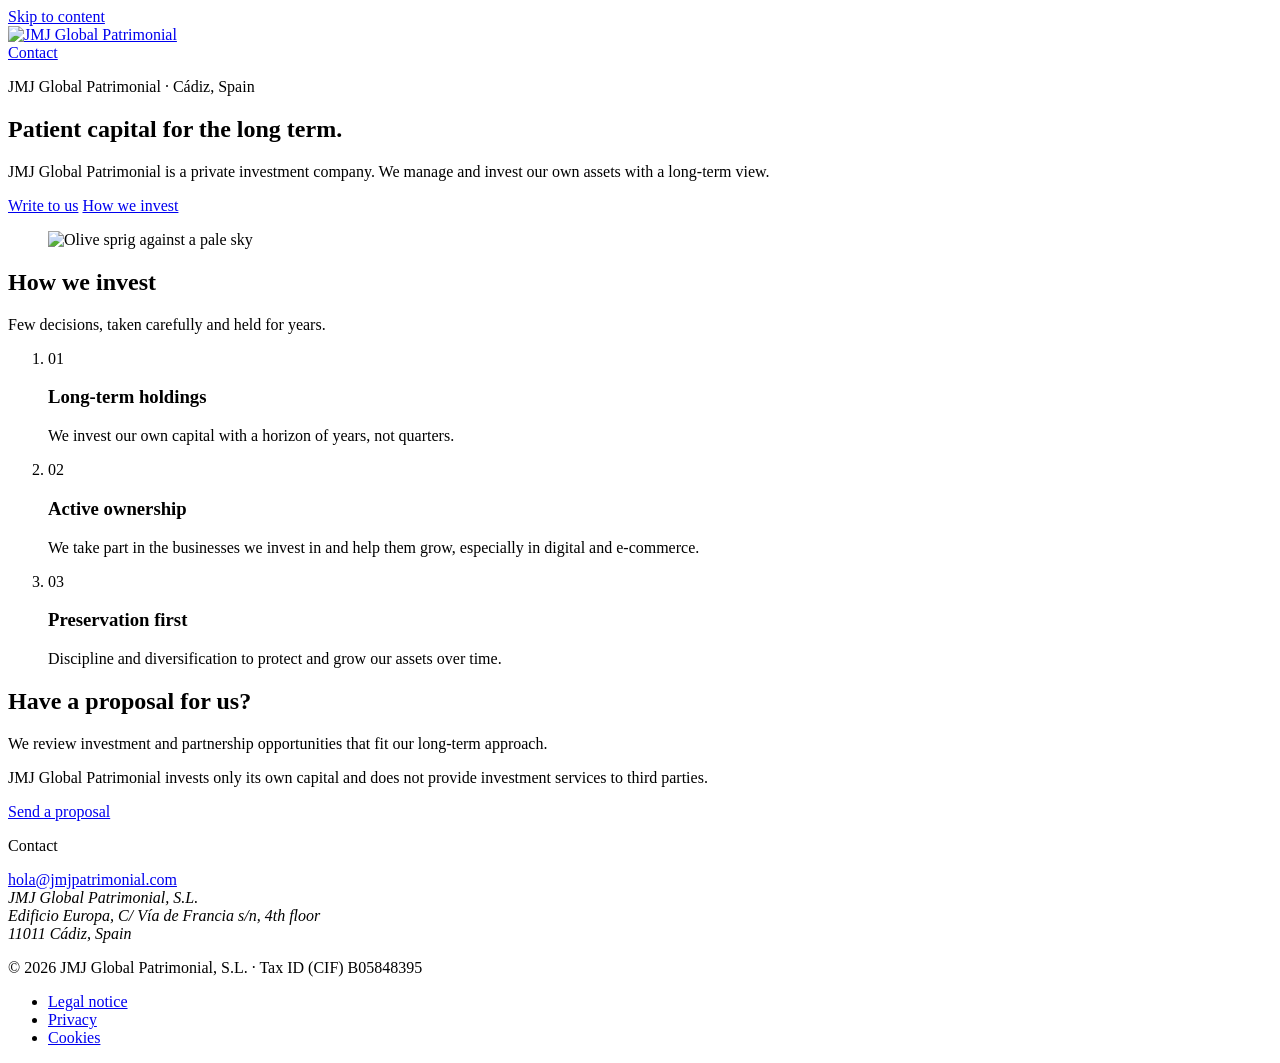
==== index.html @ b81c59eb "Add files via upload" ====
<!doctype html>
<html lang="en-GB">
<head>
<meta charset="utf-8">
<meta name="viewport" content="width=device-width, initial-scale=1">
<title>JMJ Global Patrimonial · Patient capital for the long term</title>
<meta name="description" content="JMJ Global Patrimonial is a private investment company that manages and invests its own assets with a long-term view.">
<meta property="og:title" content="JMJ Global Patrimonial">
<meta property="og:description" content="Patient capital for the long term.">
<meta property="og:type" content="website">
<meta property="og:url" content="https://jmjpatrimonial.com/">
<meta property="og:image" content="https://jmjpatrimonial.com/assets/img/hero-patrimonial-1400.webp">
<meta name="theme-color" content="#F6F3EE">
<link rel="canonical" href="https://jmjpatrimonial.com/">
<link rel="icon" href="assets/img/favicon.svg" type="image/svg+xml">
<link rel="preload" href="assets/fonts/newsreader-400.woff2" as="font" type="font/woff2" crossorigin>
<link rel="stylesheet" href="assets/site.css">
</head>
<body>
<a class="skip" href="#main">Skip to content</a>

<header class="site-header">
  <div class="wrap">
    <a class="brand" href="./" aria-label="JMJ Global Patrimonial, S.L., home"><img src="assets/img/logo.svg" alt="JMJ Global Patrimonial" width="1017" height="275"></a>
    <nav class="nav" aria-label="Main"><a href="#contact">Contact</a></nav>
  </div>
</header>

<main id="main">
  <section class="hero">
    <div class="wrap">
      <div>
        <p class="eyebrow">JMJ Global Patrimonial · Cádiz, Spain</p>
        <h1>Patient capital for the long term.</h1>
        <p class="lead">JMJ Global Patrimonial is a private investment company. We manage and invest our own assets with a long-term view.</p>
        <div class="actions">
          <a class="btn" href="mailto:hola@jmjpatrimonial.com">Write to us</a>
          <a class="link-quiet" href="#what">How we invest</a>
        </div>
      </div>
      <figure>
        <img src="assets/img/hero-patrimonial-1400.webp" srcset="assets/img/hero-patrimonial-800.webp 800w, assets/img/hero-patrimonial-1400.webp 1400w" sizes="(min-width:56rem) 45vw, 100vw" width="1400" height="1120" alt="Olive sprig against a pale sky" fetchpriority="high">
      </figure>
    </div>
  </section>

  <section class="section" id="what" aria-labelledby="h-what">
    <div class="wrap split">
      <header>
        <h2 id="h-what">How we invest</h2>
        <p>Few decisions, taken carefully and held for years.</p>
      </header>
      <ol class="services">
        <li><span class="num" aria-hidden="true">01</span><h3>Long-term holdings</h3><p>We invest our own capital with a horizon of years, not quarters.</p></li>
        <li><span class="num" aria-hidden="true">02</span><h3>Active ownership</h3><p>We take part in the businesses we invest in and help them grow, especially in digital and e-commerce.</p></li>
        <li><span class="num" aria-hidden="true">03</span><h3>Preservation first</h3><p>Discipline and diversification to protect and grow our assets over time.</p></li>
      </ol>
    </div>
  </section>

  <section class="section statement" aria-labelledby="h-st">
    <div class="wrap">
      <div>
        <h2 id="h-st">Have a proposal for us?</h2>
        <p>We review investment and partnership opportunities that fit our long-term approach.</p>
        <p class="note">JMJ Global Patrimonial invests only its own capital and does not provide investment services to third parties.</p>
      </div>
      <div><a class="btn" href="mailto:hola@jmjpatrimonial.com?subject=Proposal">Send a proposal</a></div>
    </div>
  </section>
</main>

<footer class="site-footer" id="contact">
  <div class="wrap">
    <div class="top">
      <div>
        <p class="eyebrow">Contact</p>
        <a class="mail" href="mailto:hola@jmjpatrimonial.com">hola@jmjpatrimonial.com</a>
      </div>
      <address class="address">JMJ Global Patrimonial, S.L.<br>Edificio Europa, C/ Vía de Francia s/n, 4th floor<br>11011 Cádiz, Spain</address>
    </div>
    <div class="legal">
      <p>© 2026 JMJ Global Patrimonial, S.L. · Tax ID (CIF) B05848395</p>
      <ul>
        <li><a href="legal-notice.html">Legal notice</a></li>
        <li><a href="privacy.html">Privacy</a></li>
        <li><a href="cookies.html">Cookies</a></li>
      </ul>
    </div>
  </div>
</footer>
</body>
</html>
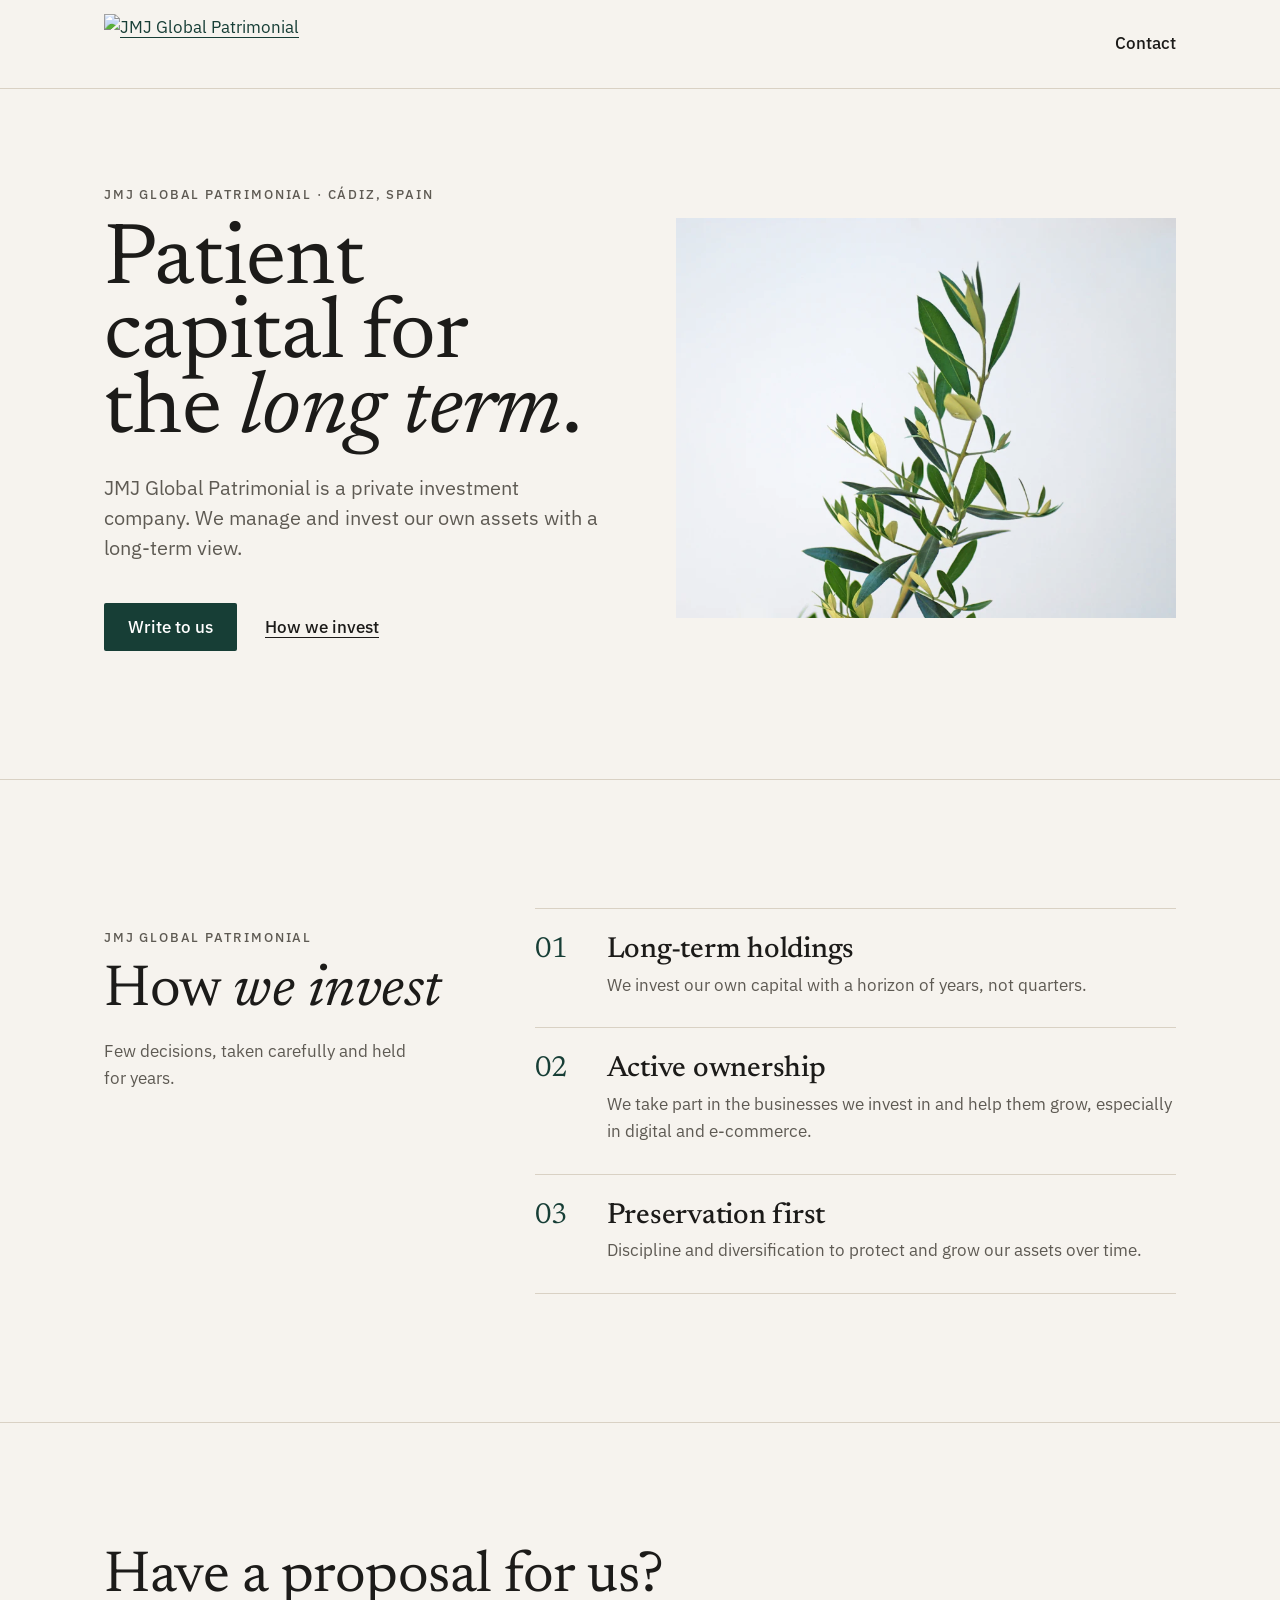
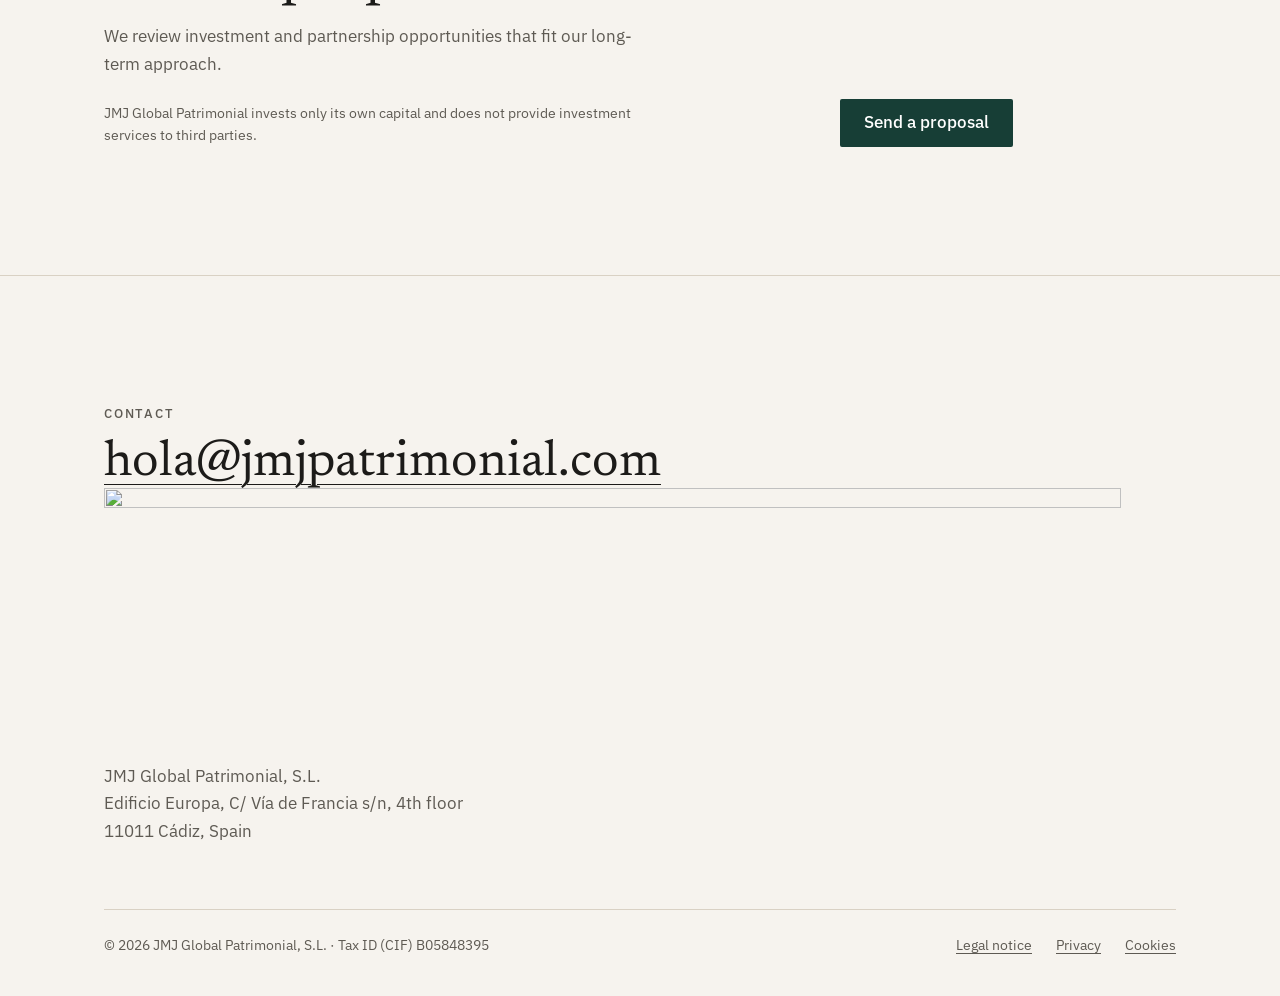
==== commit e4b44156: "Add files via upload" ====
--- a/index.html
+++ b/index.html
@@ -6,11 +6,11 @@
 <title>JMJ Global Patrimonial · Patient capital for the long term</title>
 <meta name="description" content="JMJ Global Patrimonial is a private investment company that manages and invests its own assets with a long-term view.">
 <meta property="og:title" content="JMJ Global Patrimonial">
-<meta property="og:description" content="Patient capital for the long term.">
+<meta property="og:description" content="JMJ Global Patrimonial is a private investment company that manages and invests its own assets with a long-term view.">
 <meta property="og:type" content="website">
 <meta property="og:url" content="https://jmjpatrimonial.com/">
 <meta property="og:image" content="https://jmjpatrimonial.com/assets/img/hero-patrimonial-1400.webp">
-<meta name="theme-color" content="#F6F3EE">
+<meta name="theme-color" content="#173E36">
 <link rel="canonical" href="https://jmjpatrimonial.com/">
 <link rel="icon" href="assets/img/favicon.svg" type="image/svg+xml">
 <link rel="preload" href="assets/fonts/newsreader-400.woff2" as="font" type="font/woff2" crossorigin>
@@ -18,36 +18,37 @@
 </head>
 <body>
 <a class="skip" href="#main">Skip to content</a>
-
-<header class="site-header">
+<header class="site-header top">
   <div class="wrap">
-    <a class="brand" href="./" aria-label="JMJ Global Patrimonial, S.L., home"><img src="assets/img/logo.svg" alt="JMJ Global Patrimonial" width="1017" height="275"></a>
+    <a class="brand" href="./" aria-label="JMJ Global Patrimonial, S.L., home"><img src="assets/img/logo-light.svg" alt="JMJ Global Patrimonial" width="1017" height="275"></a>
     <nav class="nav" aria-label="Main"><a href="#contact">Contact</a></nav>
   </div>
 </header>
 
 <main id="main">
-  <section class="hero">
+  <section class="hero top" aria-labelledby="h-hero">
     <div class="wrap">
-      <div>
+      <div class="copy">
         <p class="eyebrow">JMJ Global Patrimonial · Cádiz, Spain</p>
-        <h1>Patient capital for the long term.</h1>
+        <h1 id="h-hero">Patient capital for the <em>long term</em>.</h1>
         <p class="lead">JMJ Global Patrimonial is a private investment company. We manage and invest our own assets with a long-term view.</p>
         <div class="actions">
-          <a class="btn" href="mailto:hola@jmjpatrimonial.com">Write to us</a>
+          <a class="btn btn-second" href="mailto:hola@jmjpatrimonial.com">Write to us</a>
           <a class="link-quiet" href="#what">How we invest</a>
         </div>
       </div>
-      <figure>
-        <img src="assets/img/hero-patrimonial-1400.webp" srcset="assets/img/hero-patrimonial-800.webp 800w, assets/img/hero-patrimonial-1400.webp 1400w" sizes="(min-width:56rem) 45vw, 100vw" width="1400" height="1120" alt="Olive sprig against a pale sky" fetchpriority="high">
+      <figure class="corners">
+        <img src="assets/img/hero-patrimonial-1400.webp" srcset="assets/img/hero-patrimonial-800.webp 800w, assets/img/hero-patrimonial-1400.webp 1400w" sizes="(min-width:56rem) 38vw, 100vw" width="1400" height="1120" alt="Olive sprig against a pale sky" fetchpriority="high">
       </figure>
     </div>
+    <div class="spacer"></div>
   </section>
 
-  <section class="section" id="what" aria-labelledby="h-what">
+  <section class="section first" id="what" aria-labelledby="h-what">
     <div class="wrap split">
       <header>
-        <h2 id="h-what">How we invest</h2>
+        <p class="eyebrow">JMJ Global Patrimonial</p>
+        <h2 id="h-what" style="margin-top:1rem">How <em>we invest</em></h2>
         <p>Few decisions, taken carefully and held for years.</p>
       </header>
       <ol class="services">
@@ -60,24 +61,27 @@
 
   <section class="section statement" aria-labelledby="h-st">
     <div class="wrap">
-      <div>
+      <div class="box corners">
         <h2 id="h-st">Have a proposal for us?</h2>
         <p>We review investment and partnership opportunities that fit our long-term approach.</p>
-        <p class="note">JMJ Global Patrimonial invests only its own capital and does not provide investment services to third parties.</p>
+          <p class="note">JMJ Global Patrimonial invests only its own capital and does not provide investment services to third parties.</p>
       </div>
-      <div><a class="btn" href="mailto:hola@jmjpatrimonial.com?subject=Proposal">Send a proposal</a></div>
+      <div><a class="btn btn-second" href="mailto:hola@jmjpatrimonial.com?subject=Proposal">Send a proposal</a></div>
     </div>
   </section>
 </main>
 
 <footer class="site-footer" id="contact">
   <div class="wrap">
-    <div class="top">
+    <div class="row">
       <div>
         <p class="eyebrow">Contact</p>
-        <a class="mail" href="mailto:hola@jmjpatrimonial.com">hola@jmjpatrimonial.com</a>
+        <a class="mail" href="mailto:hola@jmjpatrimonial.com">hola@<wbr>jmjpatrimonial.com</a>
       </div>
-      <address class="address">JMJ Global Patrimonial, S.L.<br>Edificio Europa, C/ Vía de Francia s/n, 4th floor<br>11011 Cádiz, Spain</address>
+      <div>
+        <img class="foot-logo" src="assets/img/logo-light.svg" alt="" width="1017" height="275" loading="lazy">
+        <address class="address">JMJ Global Patrimonial, S.L.<br>Edificio Europa, C/ Vía de Francia s/n, 4th floor<br>11011 Cádiz, Spain</address>
+      </div>
     </div>
     <div class="legal">
       <p>© 2026 JMJ Global Patrimonial, S.L. · Tax ID (CIF) B05848395</p>
--- a/assets/site.css
+++ b/assets/site.css
@@ -0,0 +1,103 @@
+/* JMJ · sistema común (ver WEBS/JMJ/DESIGN.md). Solo cambia --accent por web. */
+@font-face{font-family:"Newsreader";src:url(fonts/newsreader-400.woff2) format("woff2");font-weight:400;font-style:normal;font-display:swap}
+@font-face{font-family:"Newsreader";src:url(fonts/newsreader-500.woff2) format("woff2");font-weight:500;font-style:normal;font-display:swap}
+@font-face{font-family:"Newsreader";src:url(fonts/newsreader-400-italic.woff2) format("woff2");font-weight:400;font-style:italic;font-display:swap}
+@font-face{font-family:"IBM Plex Sans";src:url(fonts/plex-sans-400.woff2) format("woff2");font-weight:400;font-style:normal;font-display:swap}
+@font-face{font-family:"IBM Plex Sans";src:url(fonts/plex-sans-500.woff2) format("woff2");font-weight:500;font-style:normal;font-display:swap}
+
+:root{
+  --paper:#F6F3EE; --paper-2:#EDE8E0; --ink:#1C1B19; --ink-muted:#5E5A53; --line:#D9D1C4;
+  --accent:#173E36; --accent-hover:#10302A; --accent-ink:#FFFFFF;
+  --serif:"Newsreader",Georgia,"Times New Roman",serif;
+  --sans:"IBM Plex Sans",system-ui,-apple-system,"Segoe UI",Roboto,sans-serif;
+  --wrap:72rem; --gutter:clamp(1.25rem,4vw,2.5rem); --section:clamp(4rem,2rem + 8vw,8rem);
+}
+*,*::before,*::after{box-sizing:border-box}
+html{-webkit-text-size-adjust:100%;text-size-adjust:100%}
+body{margin:0;background:var(--paper);color:var(--ink);font-family:var(--sans);font-size:1.0625rem;line-height:1.6;font-size-adjust:from-font}
+img{display:block;max-width:100%;height:auto}
+a{color:var(--accent);text-decoration-thickness:1px;text-underline-offset:.22em}
+a:hover{text-decoration-thickness:2px}
+:focus-visible{outline:2px solid var(--ink);outline-offset:3px}
+.wrap{max-width:var(--wrap);margin-inline:auto;padding-inline:var(--gutter)}
+.skip{position:absolute;left:-9999px}
+.skip:focus{left:1rem;top:1rem;z-index:10;background:var(--ink);color:var(--paper);padding:.5rem 1rem}
+
+h1,h2,h3{font-family:var(--serif);font-weight:400;line-height:1.1;letter-spacing:-.01em;margin:0;text-wrap:balance}
+h1{font-size:clamp(2.5rem,1.6rem + 3.6vw,4.5rem);line-height:1.04}
+h2{font-size:clamp(2rem,1.5rem + 2vw,3rem)}
+h3{font-size:1.5rem;line-height:1.2;font-weight:500}
+p{margin:0;text-wrap:pretty}
+em{font-family:var(--serif);font-style:italic}
+.eyebrow{font-size:.8125rem;font-weight:500;letter-spacing:.14em;text-transform:uppercase;color:var(--ink-muted)}
+.lead{font-size:1.25rem;line-height:1.5;color:var(--ink-muted);max-width:34rem}
+
+/* Cabecera */
+.site-header{border-bottom:1px solid var(--line)}
+.site-header .wrap{display:flex;align-items:center;justify-content:space-between;gap:1rem;min-height:5.5rem}
+.brand{display:inline-flex}
+.brand img{height:3rem;width:auto}
+@media (min-width:48rem){.brand img{height:3.75rem}}
+.nav a{color:var(--ink);font-weight:500;text-decoration:none}
+.nav a:hover{text-decoration:underline}
+
+/* Portada */
+.hero{padding-block:clamp(3rem,2rem + 5vw,6rem) var(--section)}
+.hero .wrap{display:grid;gap:3rem;align-items:center}
+.hero h1{margin-top:1.25rem}
+.hero .lead{margin-top:1.5rem}
+.hero figure{margin:0}
+.hero figure img{width:100%;aspect-ratio:5/4;object-fit:cover;filter:saturate(.9)}
+@media (min-width:56rem){.hero .wrap{grid-template-columns:1fr 1fr;gap:4.5rem}}
+.actions{display:flex;flex-wrap:wrap;align-items:center;gap:1rem 1.75rem;margin-top:2.5rem}
+.btn{display:inline-flex;align-items:center;min-height:3rem;padding:0 1.5rem;border-radius:2px;background:var(--accent);color:var(--accent-ink);font-weight:500;text-decoration:none}
+.btn:hover{background:var(--accent-hover)}
+.link-quiet{color:var(--ink);font-weight:500}
+
+/* Secciones */
+.section{padding-block:var(--section);border-top:1px solid var(--line)}
+.split{display:grid;gap:2.5rem}
+@media (min-width:56rem){.split{grid-template-columns:4fr 7fr;gap:4rem}}
+.split > header p{margin-top:1.25rem;color:var(--ink-muted);max-width:24rem}
+.services{list-style:none;margin:0;padding:0}
+.services li{display:grid;grid-template-columns:3.5rem 1fr;gap:.375rem 1rem;padding-block:1.75rem;border-top:1px solid var(--line)}
+.services li:last-child{border-bottom:1px solid var(--line)}
+.services .num{grid-row:span 2;font-family:var(--serif);font-size:1.5rem;line-height:1.2;color:var(--accent)}
+.services p{color:var(--ink-muted);max-width:36rem}
+
+.band{background:var(--paper-2)}
+.brands{display:grid;gap:1px;margin-top:3rem;background:var(--line);border:1px solid var(--line)}
+@media (min-width:48rem){.brands{grid-template-columns:1fr 1fr}}
+.brand-item{display:flex;flex-direction:column;gap:1rem;padding:clamp(1.75rem,1rem + 3vw,3rem);background:var(--paper);color:var(--ink);text-decoration:none}
+.brand-item:hover .go{text-decoration:underline}
+.brand-item p{color:var(--ink-muted);max-width:28rem}
+.brand-item .go{margin-top:auto;padding-top:1rem;color:var(--accent);font-weight:500}
+.wm{font-size:1.75rem;line-height:1}
+.wm-belmore{font-family:var(--serif);font-weight:500;letter-spacing:.18em}
+.wm-mommy{font-family:var(--sans);font-weight:500;letter-spacing:.06em;color:#463B30}
+
+.statement .wrap{display:grid;gap:2rem;align-items:end}
+@media (min-width:56rem){.statement .wrap{grid-template-columns:8fr 4fr;gap:4rem}}
+.statement p{margin-top:1.25rem;color:var(--ink-muted);max-width:34rem}
+
+/* Pie */
+.site-footer{border-top:1px solid var(--line);padding-block:var(--section) 2.5rem}
+.site-footer .top{display:grid;gap:2.5rem}
+@media (min-width:56rem){.site-footer .top{grid-template-columns:7fr 5fr;gap:4rem;align-items:end}}
+.mail{display:inline-block;max-width:100%;margin-top:1rem;font-family:var(--serif);font-size:clamp(1.375rem,1rem + 2vw,2.75rem);line-height:1.15;color:var(--ink);overflow-wrap:anywhere}
+.address{font-style:normal;color:var(--ink-muted)}
+.legal{display:flex;flex-wrap:wrap;justify-content:space-between;gap:1rem 2rem;margin-top:4rem;padding-top:1.5rem;border-top:1px solid var(--line);font-size:.875rem;color:var(--ink-muted)}
+.legal ul{display:flex;flex-wrap:wrap;gap:.5rem 1.5rem;list-style:none;margin:0;padding:0}
+.legal a{color:var(--ink-muted)}
+
+/* Páginas legales */
+.prose{max-width:42rem;padding-block:clamp(3rem,2rem + 4vw,5rem)}
+.prose h1{font-size:clamp(2rem,1.5rem + 2vw,3rem)}
+.prose h2{font-size:1.375rem;font-weight:500;margin-top:2.5rem}
+.prose p,.prose ul{margin-top:1rem}
+.prose li{margin-top:.375rem}
+.prose .back{display:inline-block;margin-bottom:2rem;font-weight:500}
+
+.brand-logo{height:8.5rem;width:auto;align-self:flex-start}
+.brand-logo-wide{height:5.5rem;margin-block:1.25rem}
+.statement .note{margin-top:1.5rem;font-size:.875rem;color:var(--ink-muted);max-width:34rem}
